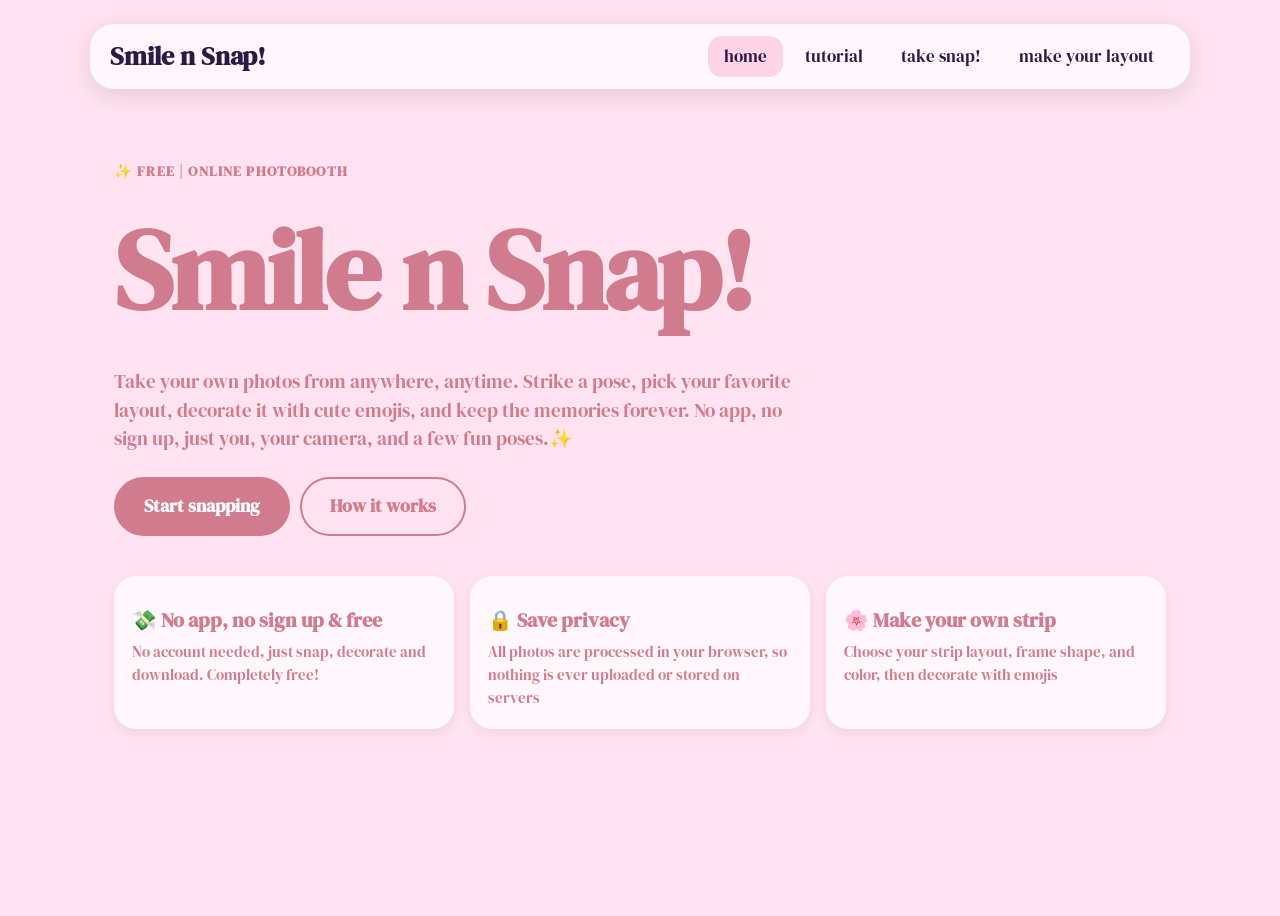
==== index.html @ afbc6ab4 "otw link" ====
<!DOCTYPE html>
<html lang="id">
<head>
<meta charset="UTF-8">
<meta name="viewport" content="width=device-width, initial-scale=1">
<title>Photobooth</title>
<link href="https://fonts.googleapis.com/css2?family=DM+Serif+Display&display=swap" rel="stylesheet">
<link rel="stylesheet" href="stylesheet.css">
</head>
<body>
  <div id="screenFlash" class="screen-flash" hidden></div>
<header class="site-header">
  <nav class="navbar">
    <a href="#home" class="brand">Smile n Snap!</a>
    <ul class="menu" id="menu">
      <li><a href="#home" data-view="home">home</a></li>
      <li><a href="#tutorial" data-view="tutorial">tutorial</a></li>
      <li><a href="#snap" data-view="snap">take snap!</a></li>
      <li><a href="#layout" data-view="layout">make your layout</a></li>
    </ul>
  </nav>
</header>

<main class="wrap">

<section class="view" id="view-home">
  <p class="eyebrow">✨ FREE | ONLINE PHOTOBOOTH </p>
  <h1 class="big">Smile n Snap!</h1>
  <p class="hero-text">Take your own photos from anywhere, anytime. Strike a pose, pick your favorite layout, decorate it with cute emojis, and keep the memories forever. No app, no sign up, just you, your camera, and a few fun poses.✨</p>
  <div class="row">
    <a class="btn" href="#snap">Start snapping</a>
    <a class="btn alt" href="#tutorial">How it works</a>
  </div>
  <div class="feats">
    <article class="step" tabindex="0"><span></span><div class="ico"></div><h3>💸 No app, no sign up &amp; free</h3><p>No account needed, just snap, decorate and download. Completely free!</p></article>
    <article class="step" tabindex="0"><span></span><div class="ico"></div><h3>🔒 Save privacy</h3><p>All photos are processed in your browser, so nothing is ever uploaded or stored on servers</p></article>
    <article class="step" tabindex="0"><span></span><div class="ico"></div><h3>🌸 Make your own strip</h3><p>Choose your strip layout, frame shape, and color, then decorate with emojis</p></article>
  </div>
</section>

<section class="view" id="view-tutorial" hidden>
  <h1>How it Works?</h1>
  <div class="steps">
    <article class="step" tabindex="0"><span class="num">1</span><div class="ico">📷</div><h3>Turn on camera</h3><p>Klik <b>Nyalakan kamera</b>, lalu izinkan akses kamera di browser. Pilih filter, atur flash dan atur tingkat blur kamera.</p></article>
    <article class="step" tabindex="0"><span class="num">3</span><div class="ico">⏱️</div><h3>Start snapping</h3><p>Klik <b>Mulai foto</b>. Ada hitung mundur 5 detik tiap foto, dan kamu bisa mengulang foto yang kurang bagus.</p></article>
    <article class="step" tabindex="0"><span class="num">2</span><div class="ico">🎞️</div><h3>Choose strip</h3><p>Pilih bentuk strip (memanjang, 2 x 2, atau ke samping) dan bentuk frame foto.</p></article>
    <article class="step" tabindex="0"><span class="num">4</span><div class="ico">💖</div><h3>Decorate your strip</h3><p>Buka <b>make your layout</b>: pilih warna bingkai, tulis teks di bawah strip, dan tambahkan emoji.</p></article>
    <article class="step" tabindex="0"><span class="num">5</span><div class="ico">⬇️</div><h3>Download the result</h3><p>Klik <b>Download</b> dan hasil foto mu akan terunduh sebagai gambar PNG.</p></article>
  </div>
</section>

<section class="view" id="view-snap" hidden>
  <h1>Take snap!</h1>
  <p class="lead">   </p>
  <div class="top">
    <div class="cam">
      <video id="video" autoplay playsinline muted></video>
      <video id="video2" class="soft" autoplay playsinline muted aria-hidden="true"></video>
      <div class="flash" id="flash"></div>
      <div class="status" id="status" hidden></div>
      <div class="overlay" id="count" aria-live="assertive"></div>
      <div class="msg" id="msg">Klik “Nyalakan kamera” lalu izinkan akses</div>
      <div class="result" id="result" hidden>
        <img id="resultImg" alt="Hasil foto">
        <div class="bar">
          <button class="btn alt" id="retake">Retake</button>
          <button class="btn" id="next">Next</button>
        </div>
      </div>
    </div>
    <div class="controls">
      <div class="panel">
        <button class="btn full" id="startCam">Start camera</button>
        <button class="btn full" id="shoot" hidden>Start</button>
      </div>
      <div class="panel flash-row">
      <div>
        <h3 style="margin:0">Flash <span id="flashLabel">Off</span></h3>
      </div>
      <button type="button" class="switch" id="flashSwitch" role="switch" aria-checked="false" aria-label="Flash">
        <span class="knob"></span>
      </button>
    </div>
      <div class="panel">
        <h3>Filter</h3>
        <div class="chips" id="filters"></div>
      </div>
      <div class="panel">
        <h3><label for="smooth">Camera blur</label></h3>
        <input type="range" id="smooth" min="0" max="100" value="40" style="width:100%">
      </div>
    </div>
  </div>
  <div class="row" style="justify-content:center;margin-top:24px">
    <a class="btn" href="#layout">Next →</a>
  </div>
</section>

<section class="view" id="view-layout" hidden>
  <h1>Make your Strip</h1>
  <p class="lead">Make it yours! Tap an emoji to add it, then drag it wherever you want.</p>
  <h2>Choose your strip layout</h2>
  <div class="opts" id="opts"></div>
  <h2>Choose your frame shape</h2>
  <div class="opts" id="shapes"></div>
  <div class="stage">
    <div class="strip"><canvas id="strip" aria-label="Hasil strip foto"></canvas></div>
    <div>
      <div class="panel">
        <h2>Strip color</h2>
        <div class="chips" id="frames"></div>
        <h2 style="margin-top:14px"><label for="cap">Custom text</label></h2>
        <input type="text" id="cap" maxlength="22" value="Custom strip">
      </div>
      <div class="panel">
        <h3>Emoji | click emoji and drag</h3>
        <div class="emos" id="emos"></div>
        <div class="row" style="margin-top:12px">
          <button class="chip" id="undoEmo">Undo</button>
          <button class="chip" id="clearEmo">Delete all</button>
        </div>
      </div>
      <div class="row">
        <button class="btn" id="save" disabled>Download</button>
        <button class="btn alt" id="reset" disabled>Take more photos</button>
      </div>
    </div>
  </div>
</section>

</main>

<script>
var FILTERS={"Natural glow":"brightness(1.08) contrast(.95) saturate(1.12) sepia(.05)","Normal":"none","BnW":"grayscale(1) contrast(1.1)","Old":"sepia(.7) contrast(1.1) saturate(1.2)","Contrast":"brightness(1.1) saturate(1.4)","Pink":"sepia(.3) hue-rotate(300deg) saturate(1.6)","Soft":"brightness(1.15) contrast(.88) saturate(1.05) sepia(.1) blur(.6px)","Korean glow":"brightness(1.18) contrast(.9) saturate(1.2) sepia(.12) hue-rotate(-10deg)"};
var FRAMES=[
  {c:"#ffffff",t:"#8F7073"},
  {c:"#fff9d6",t:"#e4d593"},
  {c:"#ffd3e6",t:"#9f6066"},
  {c:"#ffced8",t:"#ac3b60"},
  {c:"#c599b6",t:"#ffffff"},
  {c:"#bd4444",t:"#55001C"},
  {c:"#e4b2a7",t:"#ffffff"},
  {c:"#d5e8e6",t:"#626879"},
  {c:"#c8dfdb",t:"#5c677e"},
  {c:"#c7d3c0",t:"#585757"},
  {c:"#bfc6c4",t:"#ffffff"},
  {c:"#555879",t:"#ffffff"},
  {c:"#2b1a45",t:"#ffffff"},
  {c:"#000000",t:"#ffffff"},
  {c:"#ff2c2c",t:"#882d36"},
  {c:"#adebb3",t:"#ffffff"},
  {c:"#659287",t:"#ffffff"},
  {c:"#a98b76",t:"#ffffff"},
  {c:"#ffd3e6",pc:"#ff8fbf",p:"dots",t:"#2b1a45"},
  {c:"#ffffff",pc:"#ffc2dd",p:"check",t:"#2b1a45"},
  {c:"#cfe6ff",pc:"#ffffff",p:"stripes",t:"#2b1a45"},
  {c:"#ffe3f0",pc:"#ff7fb0",p:"hearts",t:"#2b1a45"},
  {c:"#2b1a45",pc:"#ffe27a",p:"stars",t:"#ffffff"},
  {c:"#bd4444",pc:"#ffffff",p:"hearts",t:"#55001C"},
  {c:"#ffffff",pc:"#ff8fbf",p:"gingham",t:"#2b1a45"},
  {c:"#e8f7e4",pc:"#ff9ec7",p:"flowers",t:"#2b1a45"},
  {c:"#e7defc",pc:"#b79cf5",p:"diamonds",t:"#2b1a45"}];
var N=4,SECONDS=5,SW=640,SH=480;

function mk(name,W,H,cw,ch,pos,cf,cy,df,dy){
  return {name:name,W:W,H:H,cw:cw,ch:ch,cells:pos,cf:cf,cy:cy,df:df,dy:dy};
}
var LAYOUTS=[
  mk("Vertical strip",540,1680,480,360,[0,1,2,3].map(function(i){return[30,30+i*390]}),44,1618,26,1656),
  mk("2 x 2 grid",1000,750,455,295,[0,1,2,3].map(function(i){return[30+(i%2)*485,30+Math.floor(i/2)*325]}),38,698,22,730),
  mk("Horizontal strip",1590,420,360,270,[0,1,2,3].map(function(i){return[30+i*390,30]}),44,358,26,396)
];

var $=function(id){return document.getElementById(id)};
var video=$("video"),video2=$("video2"),smooth=$("smooth"),strip=$("strip"),ctx=strip.getContext("2d");
var msg=$("msg"),count=$("count"),flash=$("flash"),statusEl=$("status");
var result=$("result"),resultImg=$("resultImg"),nextBtn=$("next"),retakeBtn=$("retake");
var shootBtn=$("shoot"),saveBtn=$("save"),resetBtn=$("reset"),camBtn=$("startCam"),cap=$("cap");
var curFilter="Natural glow",curFrame=0,curLayout=0,shots=[],busy=false;

function level(){return smooth.value/100*0.8}
var autoB=1;
function base(){
  var f=FILTERS[curFilter],a=autoB>1.02?"brightness("+autoB.toFixed(2)+")":"";
  return f==="none"?(a||"none"):(a?a+" ":"")+f;
}
function blurred(px){var f=base();return (f==="none"?"":f+" ")+"blur("+px+"px)"}
function applyLook(){
  video.style.filter=base();
  video2.style.filter=blurred(2.5);
  video2.style.opacity=level();
}
smooth.oninput=applyLook;

function sleep(ms){return new Promise(function(r){setTimeout(r,ms)})}

function cover(src,x,y,w,h){
  var r=w/h,sw=src.width,sh=sw/r;
  if(sh>src.height){sh=src.height;sw=sh*r}
  ctx.drawImage(src,(src.width-sw)/2,(src.height-sh)/2,sw,sh,x,y,w,h);
}

var HEART_D="M.5 .92C.15 .64 0 .44 0 .27C0 .12 .12 .02 .26 .02C.38 .02 .46 .09 .5 .17C.54 .09 .62 .02 .74 .02C.88 .02 1 .12 1 .27C1 .44 .85 .64 .5 .92Z";
var SHAPES=[{id:"rect",name:"Square"},{id:"heart",name:"Heart"},{id:"oval",name:"Oval"}];
var curShape="rect";

function drawCell(x,y,w,h,img){
  var bx=x,by=y,bw=w,bh=h;
  if(curShape==="heart"){bw=Math.min(w,h*1.1);bx=x+(w-bw)/2}
  var p=new Path2D();
  if(curShape==="oval"){p.ellipse(bx+bw/2,by+bh/2,bw/2,bh/2,0,0,Math.PI*2)}
  else if(curShape==="heart"){p.addPath(new Path2D(HEART_D),new DOMMatrix([bw,0,0,bh,bx,by]))}
  else{p.rect(bx,by,bw,bh)}
  ctx.save();ctx.clip(p);
  if(img){cover(img,bx,by,bw,bh)}
  else{ctx.fillStyle="rgba(128,128,128,.25)";ctx.fillRect(bx,by,bw,bh)}
  ctx.restore();
}

function paintBg(g,W,H,f,s){
  g.fillStyle=f.c;g.fillRect(0,0,W,H);
  if(!f.p)return;
  var glyph={hearts:"♥",stars:"★",flowers:"✿"}[f.p];
  g.fillStyle=f.pc;g.textAlign="center";g.textBaseline="middle";
  g.font=Math.round(s*.95)+"px 'Segoe UI Symbol',Arial,sans-serif";
  for(var j=0;j*s<H;j++){for(var i=0;i*s<W;i++){
    var x=i*s,y=j*s,on=(i+j)%2===0;
    if(f.p==="dots"){g.beginPath();g.arc(x+s/2,y+s/2,s*.2,0,6.3);g.fill()}
    else if(f.p==="check"){if(on)g.fillRect(x,y,s,s)}
    else if(f.p==="stripes"){if(i%2===0)g.fillRect(x,y,s,s)}
    else if(f.p==="gingham"){g.globalAlpha=.45;if(i%2===0)g.fillRect(x,y,s,s);if(j%2===0)g.fillRect(x,y,s,s);g.globalAlpha=1}
    else if(f.p==="diamonds"){g.beginPath();g.moveTo(x+s/2,y+s*.1);g.lineTo(x+s*.9,y+s/2);g.lineTo(x+s/2,y+s*.9);g.lineTo(x+s*.1,y+s/2);g.closePath();g.fill()}
    else if(on){g.fillText(glyph,x+s/2,y+s/2)}
  }}
  g.textBaseline="alphabetic";
}

function draw(){drawTo(strip)}
function drawTo(cv){
  ctx=cv.getContext("2d");
  var L=LAYOUTS[curLayout],f=FRAMES[curFrame];
  cv.width=L.W;cv.height=L.H;
  paintBg(ctx,L.W,L.H,f,Math.round(Math.min(L.W,L.H)/20));
  for(var i=0;i<N;i++){
    var p=L.cells[i];
    drawCell(p[0],p[1],L.cw,L.ch,shots[i]);
  }
  if(f.p){ctx.fillStyle=f.c;ctx.globalAlpha=.9;var py=L.cy-L.cf-8;ctx.fillRect(30,py,L.W-60,L.H-12-py);ctx.globalAlpha=1}
  ctx.fillStyle=f.t;ctx.textAlign="center";
  ctx.font="700 "+L.cf+"px Fredoka, sans-serif";
  ctx.fillText(cap.value||"photobooth",L.W/2,L.cy);
  ctx.font="400 "+L.df+"px Fredoka, sans-serif";
  ctx.font=Math.round(Math.min(L.W,L.H)*0.16)+"px 'Segoe UI Emoji','Apple Color Emoji','Noto Color Emoji',sans-serif";
  ctx.textAlign="center";ctx.textBaseline="middle";
  STK.forEach(function(s){ctx.fillText(s.e,s.x*L.W,s.y*L.H)});
  ctx.textBaseline="alphabetic";
}

function thumb(L){
  var s='<svg viewBox="0 0 '+L.W+' '+L.H+'" aria-hidden="true"><rect width="'+L.W+'" height="'+L.H+'" rx="20" fill="#fff" stroke="#2b1a45" stroke-width="24"/>';
  L.cells.forEach(function(p){s+='<rect x="'+p[0]+'" y="'+p[1]+'" width="'+L.cw+'" height="'+L.ch+'" fill="#2b1a45" opacity=".35"/>'});
  return s+'</svg>';
}

function press(box,btn){
  Array.prototype.forEach.call(box.children,function(x){x.setAttribute("aria-pressed",false)});
  btn.setAttribute("aria-pressed",true);
}

LAYOUTS.forEach(function(L,i){
  var b=document.createElement("button");
  b.className="opt";b.setAttribute("aria-pressed",i===0);
  b.innerHTML=thumb(L)+"<span>"+L.name+"</span>";
  b.onclick=function(){press($("opts"),b);curLayout=i;draw()};
  $("opts").appendChild(b);
});

function shapeThumb(id){
  var s='<svg viewBox="0 0 120 80" aria-hidden="true">',a='fill="#2b1a45" opacity=".35"';
  if(id==="oval"){s+='<ellipse cx="60" cy="40" rx="48" ry="32" '+a+'/>'}
  else if(id==="heart"){s+='<path d="'+HEART_D+'" transform="translate(30 4) scale(60 72)" '+a+'/>'}
  else{s+='<rect x="12" y="8" width="96" height="64" '+a+'/>'}
  return s+'</svg>';
}
SHAPES.forEach(function(sh,i){
  var b=document.createElement("button");
  b.className="opt";b.setAttribute("aria-pressed",i===0);
  b.innerHTML=shapeThumb(sh.id)+"<span>"+sh.name+"</span>";
  b.onclick=function(){press($("shapes"),b);curShape=sh.id;draw()};
  $("shapes").appendChild(b);
});

Object.keys(FILTERS).forEach(function(k,i){
  var b=document.createElement("button");
  b.className="chip";b.textContent=k;b.setAttribute("aria-pressed",i===0);
  b.onclick=function(){press($("filters"),b);curFilter=k;applyLook()};
  $("filters").appendChild(b);
});

FRAMES.forEach(function(f,i){
  var b=document.createElement("button");
  b.className="sw";b.style.background=f.c;b.setAttribute("aria-label","Bingkai "+(i+1));b.setAttribute("aria-pressed",i===0);
  b.onclick=function(){press($("frames"),b);curFrame=i;draw()};
  $("frames").appendChild(b);
});
cap.oninput=draw;

camBtn.onclick=function(){
  if(!navigator.mediaDevices||!navigator.mediaDevices.getUserMedia){msg.textContent="Browser ini belum mendukung kamera. Coba Chrome atau Safari terbaru.";return}
  navigator.mediaDevices.getUserMedia({video:{facingMode:"user",width:{ideal:1920},height:{ideal:1080},frameRate:{ideal:30}},audio:false}).then(function(s){
    video.srcObject=s;video2.srcObject=s;
    var t=s.getVideoTracks()[0];
    if(t&&t.getCapabilities&&t.applyConstraints){
      var caps=t.getCapabilities(),adv={};
      ["focusMode","exposureMode","whiteBalanceMode"].forEach(function(k){
        if(caps[k]&&caps[k].indexOf("continuous")>-1)adv[k]="continuous";
      });
      if(caps.exposureCompensation)adv.exposureCompensation=Math.min(caps.exposureCompensation.max,0.5);
      t.applyConstraints({advanced:[adv]}).catch(function(){});
    }
    msg.hidden=true;camBtn.hidden=true;shootBtn.hidden=false;
  }).catch(function(){
    msg.hidden=false;msg.textContent="Kamera tidak bisa diakses. Klik ikon gembok di address bar, izinkan Kamera, lalu muat ulang halaman.";
  });
};

function snap(){
  var vw=video.videoWidth,vh=video.videoHeight,r=SW/SH,sw=vw,sh=vw/r;
  if(sh>vh){sh=vh;sw=vh*r}
  var c=document.createElement("canvas");c.width=SW;c.height=SH;
  var x=c.getContext("2d");x.filter=base();
  x.translate(SW,0);x.scale(-1,1);
  x.drawImage(video,(vw-sw)/2,(vh-sh)/2,sw,sh,0,0,SW,SH);
  if(level()>0){
    x.globalAlpha=level();x.filter=blurred(3);
    x.drawImage(video,(vw-sw)/2,(vh-sh)/2,sw,sh,0,0,SW,SH);
    x.globalAlpha=1;
  }
  return c;
}

function review(c,i){
  return new Promise(function(res){
    resultImg.src=c.toDataURL("image/png");
    nextBtn.textContent=(i===N-1)?"Selesai":"Lanjut ke foto berikutnya";
    result.hidden=false;nextBtn.focus();
    nextBtn.onclick=function(){result.hidden=true;res(true)};
    retakeBtn.onclick=function(){result.hidden=true;res(false)};
  });
}

var flashOn=false,FLASH_LEAD=120,FLASH_HOLD=60;  
var screenFlash=$("screenFlash");
$("flashSwitch").onclick=function(){
  flashOn=!flashOn;
  this.setAttribute("aria-checked",flashOn);
  $("flashLabel").textContent=flashOn?"On":"Off";
};
async function shot(){
  if(!flashOn)return snap();
  screenFlash.hidden=false; 
  await sleep(FLASH_LEAD);      
  var c=snap();                 
  await sleep(FLASH_HOLD);
  screenFlash.hidden=true;     
  return c;
}
shootBtn.onclick=async function(){
  if(busy)return;busy=true;shots=[];draw();
  shootBtn.disabled=true;saveBtn.disabled=true;resetBtn.disabled=true;
  var i=0;
  while(i<N){
    statusEl.hidden=false;statusEl.textContent="Foto "+(i+1)+" dari "+N;
    for(var n=SECONDS;n>0;n--){count.textContent=n;await sleep(1000)}
    count.textContent="";
    var c=await shot();
    statusEl.hidden=true;
    var keep=await review(c,i);
    if(keep){shots.push(c);draw();i++}
  }
  busy=false;shootBtn.disabled=false;shootBtn.textContent="Foto lagi";
  saveBtn.disabled=false;resetBtn.disabled=false;
};

resetBtn.onclick=function(){shots=[];draw();saveBtn.disabled=true;resetBtn.disabled=true;shootBtn.textContent="Mulai foto";location.hash="snap"};

saveBtn.onclick=function(){
  var a=document.createElement("a");
  a.href=strip.toDataURL("image/png");a.download="photobooth.png";a.click();
};

var STK=[],drag=null;
var EMOJIS=["❤️","💖","💕","✨","⭐","🌟","🎀","🌸","🌼","🌈","☁️","🦋","🍒","🍓","🍀","🐰","🐻","🐱","🐶","🐥","😎","🥰","😍","🤪","🎉","🎈","🎵","💋","🔥","💎","👑","👀","🤬","🙏","💬","💭","🎬","📸","🎥","⚠️","💢","💤","🎤","🗿","⁉️","🧸","🚫","🏴‍☠️","🎧","🎸","🥁","🤍","🤎","🧢","🐦","💕"];
EMOJIS.forEach(function(e){
  var b=document.createElement("button");b.className="emo";b.textContent=e;b.setAttribute("aria-label","Tambah emoji "+e);
  b.onclick=function(){STK.push({e:e,x:.12+Math.random()*.76,y:.1+Math.random()*.8});draw()};
  $("emos").appendChild(b);
});
$("undoEmo").onclick=function(){STK.pop();draw()};
$("clearEmo").onclick=function(){STK.length=0;draw()};

function relPos(e){var r=strip.getBoundingClientRect();return{x:(e.clientX-r.left)/r.width,y:(e.clientY-r.top)/r.height}}
strip.addEventListener("pointerdown",function(e){
  var p=relPos(e),L=LAYOUTS[curLayout],best=null,bd=1e9,rad=Math.min(L.W,L.H)*0.12;
  STK.forEach(function(s){var dx=(s.x-p.x)*L.W,dy=(s.y-p.y)*L.H,d=Math.sqrt(dx*dx+dy*dy);if(d<rad&&d<bd){bd=d;best=s}});
  if(best){drag=best;strip.setPointerCapture(e.pointerId);e.preventDefault()}
});
strip.addEventListener("pointermove",function(e){
  if(!drag)return;var p=relPos(e);
  drag.x=Math.max(0,Math.min(1,p.x));drag.y=Math.max(0,Math.min(1,p.y));draw();
});
strip.addEventListener("pointerup",function(){drag=null});

var VIEWS=["home","tutorial","snap","layout"];
function route(){
  var v=location.hash.slice(1);if(VIEWS.indexOf(v)<0)v="home";
  VIEWS.forEach(function(n){$("view-"+n).hidden=(n!==v)});
  Array.prototype.forEach.call(document.querySelectorAll("#menu a"),function(a){a.classList.toggle("active",a.getAttribute("data-view")===v)});
  window.scrollTo(0,0);
}
window.addEventListener("hashchange",route);

route();
var probe=document.createElement("canvas");probe.width=32;probe.height=24;
setInterval(function(){
  if(!video.videoWidth)return;
  var p=probe.getContext("2d",{willReadFrequently:true});
  p.drawImage(video,0,0,32,24);
  var d=p.getImageData(0,0,32,24).data,s=0;
  for(var i=0;i<d.length;i+=4)s+=0.299*d[i]+0.587*d[i+1]+0.114*d[i+2];
  var avg=s/(d.length/4);
  var target=Math.max(1,Math.min(1.6,125/Math.max(avg,40)));
  autoB+=(target-autoB)*0.3;
  applyLook();
},800);

applyLook();
draw();
</script>
</body>
</html>
---- stylesheet.css ----
:root {
    --bg:#ffd3e6;
    --ink:#d17c8e;
    --accent:#d17c8e;
    --card:#fff7fb
}
* { box-sizing:border-box }
[hidden]{display:none!important}

body {
    background-color: #ffe3f0;
    background-image: url("Downloads/photoboothbackground.jpg");
    background-size: cover;
    background-position: center;
    background-repeat: no-repeat;
    background-attachment: fixed;
    color:var(--ink);
    font:400 1.05rem/1.5 Fredoka,system-ui,sans-serif;
    min-height:100vh
}
body {  
    font-family:'DM Serif Display',sans-serif;
}

.wrap {
    max-width:1100px;
    margin:0 auto;
    padding:24px 24px 60px
}
h1 {
    font-size:clamp(2.4rem,8vw,4.5rem);
    margin:0 0 4px;
    font-weight:700;
    letter-spacing:-.02em
}
h2 {
    font-size:1.5rem;
    margin:0 0 12px
}
.lead { margin:0 0 24px }
.top,.stage {
    display:grid;
    gap:24px;
    grid-template-columns:1fr 
}
@media(min-width:720px){
    .top {grid-template-columns:1.5fr 1fr}
    .stage{grid-template-columns:1.3fr 1fr}
}
.cam {
    position:relative;
    background:#000;
    border-radius:24px;
    overflow:hidden;
    aspect-ratio:4/3;
    border:6px solid var(--ink)
}
video {
    width:100%;
    height:100%;
    object-fit:cover;
    transform:scaleX(-1);
    display:block
}
.soft {
    position:absolute;
    inset:0;
    pointer-events:none
}
.overlay {
    position:absolute;
    inset:0;
    display:flex;
    align-items:center;
    justify-content:center;
    color:#fff;
    font-size:8rem;
    font-weight:700;
    text-shadow:0 4px 20px rgba(0,0,0,.5);
    pointer-events:none
}
.status {
    position:absolute;
    top:12px;
    left:12px;
    background:var(--ink);
    color:#fff;
    padding:4px 14px;
    border-radius:999px;
    font-weight:500
}
.flash {
    position:absolute;
    inset:0;
    background:#fff;
    opacity:0;
    pointer-events:none
}
.flash.on { animation:fl .35s }
@keyframes fl {from{opacity:1} to {opacity:0}}
.msg {
    position:absolute;
    inset:0;
    display:flex;
    align-items:center;
    justify-content:center;
    text-align:center;
    padding:24px;
    color:#fff
}
.result {
    position:absolute;
    inset:0;
    background:#000;
    display:flex;
    flex-direction:column
}
.result img {
    flex:1;
    min-height:0;
    width:100%;
    object-fit:cover
}
.result .bar {
    display:flex;
    flex-wrap:wrap;
    gap:10px;
    justify-content:center;
    padding:10px;
    background:var(--ink)
}
.result .btn {
    background:#fff;
    color:var(--ink);
    padding:10px 20px;
    font-size:1rem
}
.result .btn.alt {
    background:transparent;
    color:#fff;
    border-color:#fff}
.panel {
    background:var(--card);
    border-radius:20px;
    padding:18px;
    margin-bottom:16px
}
.panel h3 {
    font-size:1rem;
    margin:0 0 10px
}
.chips {
    display:flex;
    flex-wrap:wrap;
    gap:8px
}
.chip {
    border:2px solid var(--ink);
    background:transparent;
    color:var(--ink);
    border-radius:999px;
    padding:6px 14px;
    font:inherit;
    cursor:pointer
}
.chip[aria-pressed=true]{ 
    background:var(--ink);
    color:#fff
}
.sw {
    width:38px;
    height:38px;
    border-radius:50%;
    border:3px solid var(--ink);
    cursor:pointer;
    padding:0
}
.sw[aria-pressed=true]{ 
    outline:3px solid var(--ink);
    outline-offset:3px
}
input[type=text]{ 
    width:100%;
    font:inherit;
    padding:8px 12px;
    border:2px solid var(--ink);
    border-radius:12px;
    background:#fff;
    color:var(--ink)
}
.btn{
    background:var(--accent);
    color:#fff;
    border:2px solid var(--accent);
    border-radius:999px;
    padding:14px 28px;
    font:inherit;
    font-weight:700;
    font-size:1.1rem;
    cursor:pointer
}
.btn.alt{
    background:transparent;
    color:var(--ink);
    border-color:var(--ink)
}
.btn:disabled{
    opacity:.5;
    cursor:not-allowed
}
.btn.full { width:100% }
.row {
    display:flex;
    flex-wrap:wrap;
    gap:10px
}
:focus-visible {
    outline:3px solid #7b5cd6;
    outline-offset:3px
}
.bottom {
    margin-top:32px;
    padding-top:24px;
    border-top:3px dashed var(--ink)
}
.opts {
    display:grid;
    gap:14px;
    grid-template-columns:repeat(auto-fit,minmax(170px,1fr));
    margin-bottom:24px
}
.opt {
    background:var(--card);
    border:3px solid transparent;
    border-radius:18px;
    padding:12px;
    font:inherit;
    color:var(--ink);
    cursor:pointer;
    display:flex;
    flex-direction:column;
    align-items:center;
    gap:8px
}
.opt[aria-pressed=true]{ 
    border-color:var(--ink)
}
.opt svg {
    width:110px;
    height:70px
}
.strip {
    display:flex;
    align-items:flex-start;
    justify-content:center
}
canvas {
    max-width:100%;
    max-height:640px;
    width:auto;
    height:auto;
    border-radius:6px;
    box-shadow:0 10px 30px rgba(43,26,69,.3);
    background:#fff
}
.note {
    font-size:.9rem;
    margin-top:16px
}
@media(prefers-reduced-motion:reduce){
    .flash.on{animation:none}
}
.site-header {
    position:sticky;
    top:0;
    z-index:10;
    padding:16px 24px;
    background:#ffe3f0
}
.navbar {
    max-width:1100px;
    margin:0 auto;
    display:flex;
    align-items:center;
    justify-content:space-between;
    gap:16px;
    background:#fff7fb;
    border-radius:24px;
    padding:12px 20px;
    box-shadow:0 6px 24px rgba(43,26,69,.12)
}
.brand {
    font-size:1.6rem;
    font-weight:700;
    color:#2b1a45;
    text-decoration:none
}
.menu {
    display:flex;
    flex-wrap:wrap;
    justify-content:center;
    gap:6px;
    list-style:none;
    margin:0;
    padding:0
}
.menu a {
    display:block;
    padding:8px 16px;
    border-radius:14px;
    color:#2b1a45;
    text-decoration:none;
    font-weight:500
}
.menu a:hover,.menu a.active{background:#ffd3e6}
.nav-btn {
    width:44px;
    height:44px;
    border-radius:50%;
    background:#ffd3e6;
    display:flex;
    align-items:center;
    justify-content:center;
    text-decoration:none;
    font-size:1.3rem
}
@media(max-width:720px){
    .navbar{
        flex-direction:column;
        border-radius:20px}
    }
a.btn {
    display:inline-block;
    text-decoration:none
}
.eyebrow {
    margin:32px 0 0;
    font-weight:700;
    letter-spacing:.08em;
    font-size:.9rem
}
h1.big {
    font-size:clamp(3.2rem,12vw,7rem);
    margin:4px 0 12px
}
.hero-text {
    max-width:36em;
    font-size:1.2rem;
    margin:0 0 24px
}
.feats {
    display:grid;
    gap:16px;
    grid-template-columns:repeat(auto-fit,minmax(240px,1fr));
    margin-top:40px
}
.feats .panel {margin:0}
.feats p {margin:0}
.flash-row {
    display:flex;
    align-items:center;
    justify-content:space-between;
    gap:12px
}
.switch {
    flex:none;
    width:56px;
    height:30px;
    border-radius:999px;
    border:2px solid var(--ink);
    background:#fff;
    padding:0;
    cursor:pointer;
    position:relative;
    transition:background .2s
}
.switch .knob {
    position:absolute;
    top:2px;
    left:2px;
    width:22px;
    height:22px;
    border-radius:50%;
    background:var(--ink);
    transition:transform .2s
}
.switch[aria-checked="true"]{ background:var(--ink) }
.switch[aria-checked="true"] 
.knob {
    transform:translateX(26px);
    background:#fff
}
.screen-flash {
    position:fixed;
    inset:0;
    background:#fff;
    z-index:9999
}
@media(prefers-reduced-motion:reduce){
    .switch,.switch .knob{transition:none}
}
.steps {
    display:flex;
    flex-wrap:wrap;
    justify-content:center;
    gap:20px;
    padding-top:16px
}
.step {
    flex:0 1 calc((100% - 40px) / 3)
}
@media(max-width:720px){
    .step{flex-basis:calc((100% - 20px) / 2)}
}
@media(max-width:480px){
    .step{flex-basis:100%}
}
.step {
    position:relative;
    background:var(--card);
    border-radius:22px;
    padding:24px 18px 20px;
    box-shadow:0 4px 12px rgba(43,26,69,.08);
    transition:transform .25s ease,box-shadow .25s ease;
    cursor:default
}
.step:hover,.step:focus-visible {
    transform:translateY(-14px);
    box-shadow:0 22px 34px rgba(43,26,69,.22)
}
.step .num {
    position:absolute;
    top:-14px;
    left:16px;
    background:var(--ink);
    color:#fff;
    width:32px;
    height:32px;
    border-radius:50%;
    display:flex;
    align-items:center;
    justify-content:center;
    font-weight:700 
}
.step .ico {font-size:2.4rem}
.step h3 {margin:6px 0}
.step p {
    margin:0;
    font-size:.95rem
}
#strip {touch-action:none}
.emos {
    display:grid;
    grid-template-columns:repeat(8,1fr);
    gap:4px
}
.emo {
    font-size:1.5rem;
    background:transparent;
    border:0;
    border-radius:10px;
    padding:4px;
    cursor:pointer
}
.emo:hover {background:#ffd3e6}
#strip2 {max-height:420px}
.sform {
    max-width:560px;
    display:grid;
    gap:14px
}
.sform label {
    display:grid;
    gap:4px;
    font-weight:500
}
.sform input,.sform select,.sform textarea {
    font:inherit;
    padding:10px 12px;
    border:2px solid var(--ink);
    border-radius:12px;
    background:#fff;
    color:var(--ink)
}
#sstatus {margin:0;min-height:1.5em}
@media(prefers-reduced-motion:reduce){
    .step{transition:none}.step:hover,.step:focus-visible{transform:none}
}
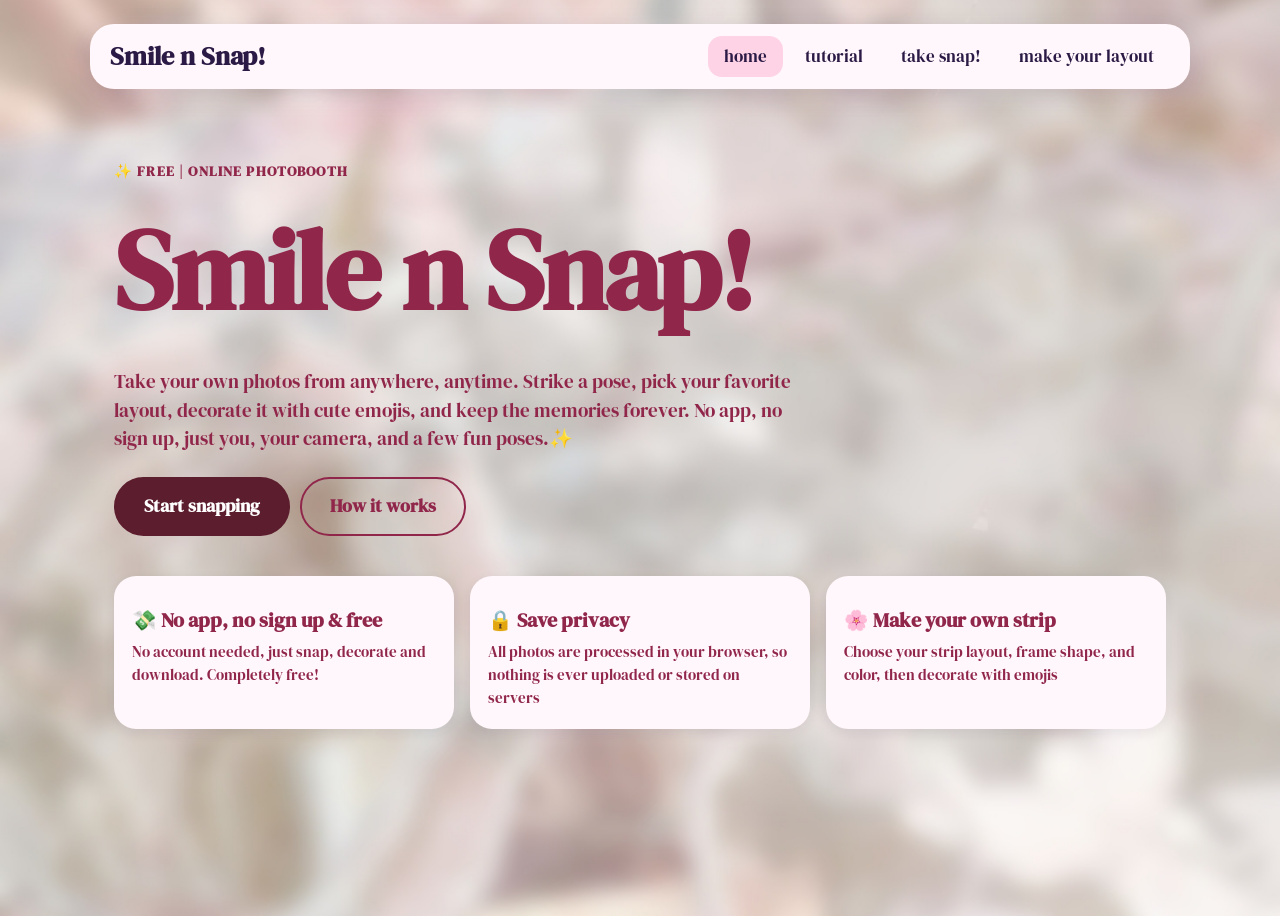
==== commit 2a6421c0: "update" ====
--- a/index.html
+++ b/index.html
@@ -3,7 +3,8 @@
 <head>
 <meta charset="UTF-8">
 <meta name="viewport" content="width=device-width, initial-scale=1">
-<title>Photobooth</title>
+<title>Smile n Snap! | Free Online Photobooth</title>
+<meta name="description" content="Take your own photos from anywhere. No account needed, just snap, decorate, and download. Completely free!">
 <link href="https://fonts.googleapis.com/css2?family=DM+Serif+Display&display=swap" rel="stylesheet">
 <link rel="stylesheet" href="stylesheet.css">
 </head>
@@ -342,7 +343,7 @@
 function review(c,i){
   return new Promise(function(res){
     resultImg.src=c.toDataURL("image/png");
-    nextBtn.textContent=(i===N-1)?"Selesai":"Lanjut ke foto berikutnya";
+    nextBtn.textContent=(i===N-1)?"Done":"Next";
     result.hidden=false;nextBtn.focus();
     nextBtn.onclick=function(){result.hidden=true;res(true)};
     retakeBtn.onclick=function(){result.hidden=true;res(false)};
--- a/stylesheet.css
+++ b/stylesheet.css
@@ -1,15 +1,15 @@
 :root {
     --bg:#ffd3e6;
-    --ink:#d17c8e;
-    --accent:#d17c8e;
+    --ink:#91264b;
+    --accent:#5C1D2E;
     --card:#fff7fb
 }
 * { box-sizing:border-box }
 [hidden]{display:none!important}
 
 body {
+    background-image: url("back1.jpg");
     background-color: #ffe3f0;
-    background-image: url("Downloads/photoboothbackground.jpg");
     background-size: cover;
     background-position: center;
     background-repeat: no-repeat;
@@ -275,7 +275,6 @@
     top:0;
     z-index:10;
     padding:16px 24px;
-    background:#ffe3f0
 }
 .navbar {
     max-width:1100px;
